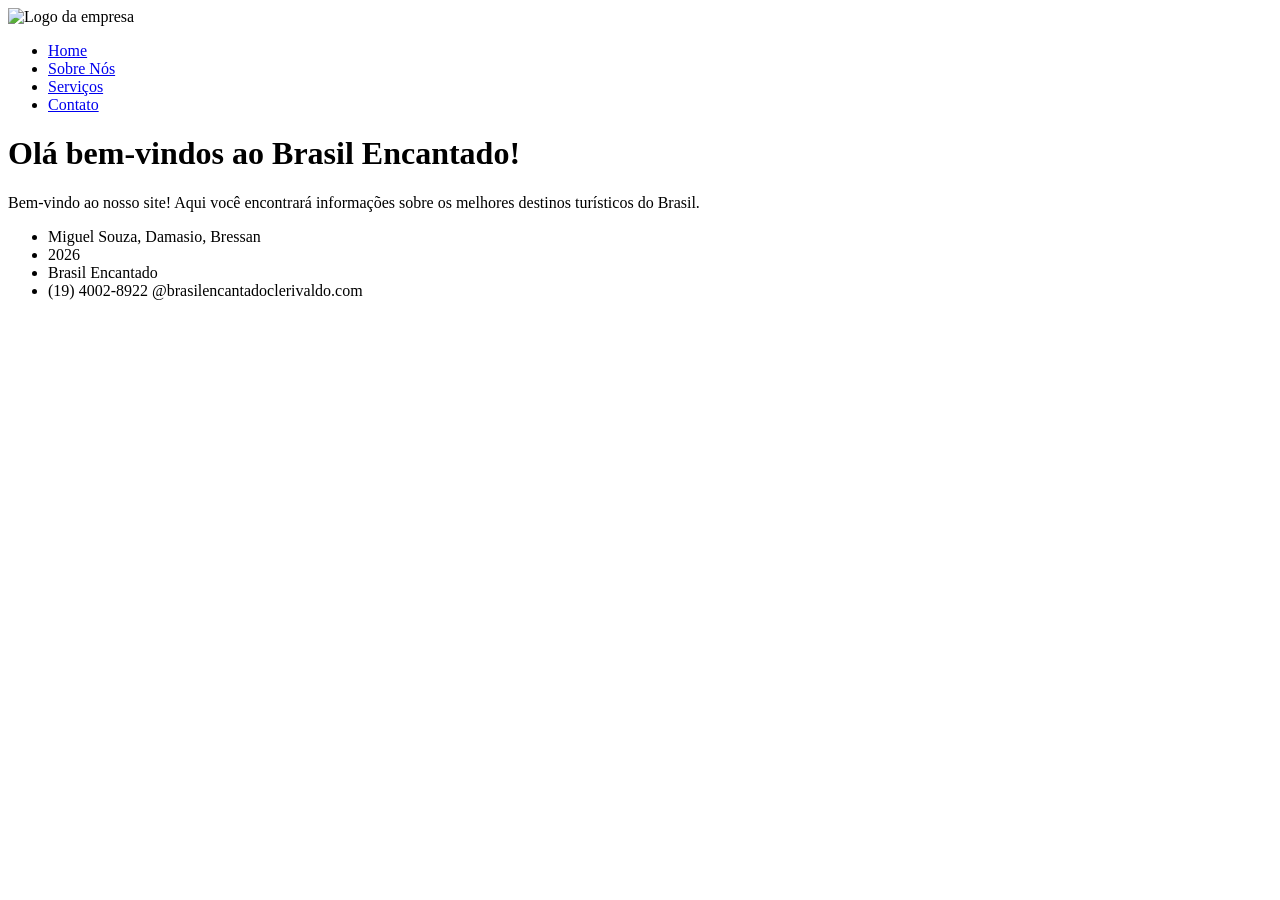
==== index.html @ 95002616 "Add files via upload" ====
<!DOCTYPE html>
<html lang="pt-br">
<head>
    <meta charset="UTF-8">
    <meta name="viewport" content="width=device-width, initial-scale=1.0">
    <title>Brasil Encantado</title>
    <link rel="stylesheet" href="css/index.css">

</head>
<body>
    <header>

        <div class="cabecalho">
            <img src="#" alt="Logo da empresa">
            <nav>
                <ul>
                    <li><a href="#">Home</a></li>
                    <li><a href="#">Sobre Nós</a></li>
                    <li><a href="#">Serviços</a></li>
                    <li><a href="#">Contato</a></li>
                </ul>
            </nav>
        </div>

    </header>




    <main>
        <section class="hero">
            

            
        </section>
        <h1>Olá bem-vindos ao Brasil Encantado!</h1>

        <p>Bem-vindo ao nosso site! Aqui você encontrará informações sobre os melhores destinos turísticos do Brasil.</p>
        


        
    </main>




    <footer>
         
                <ul>
                    <li>Miguel Souza, Damasio, Bressan</li>
                    <li>2026</li>
                    <li>Brasil Encantado</li>
                    <li> (19) 4002-8922 @brasilencantadoclerivaldo.com</li>
                </ul>
           

    </footer>
</body>
</html>
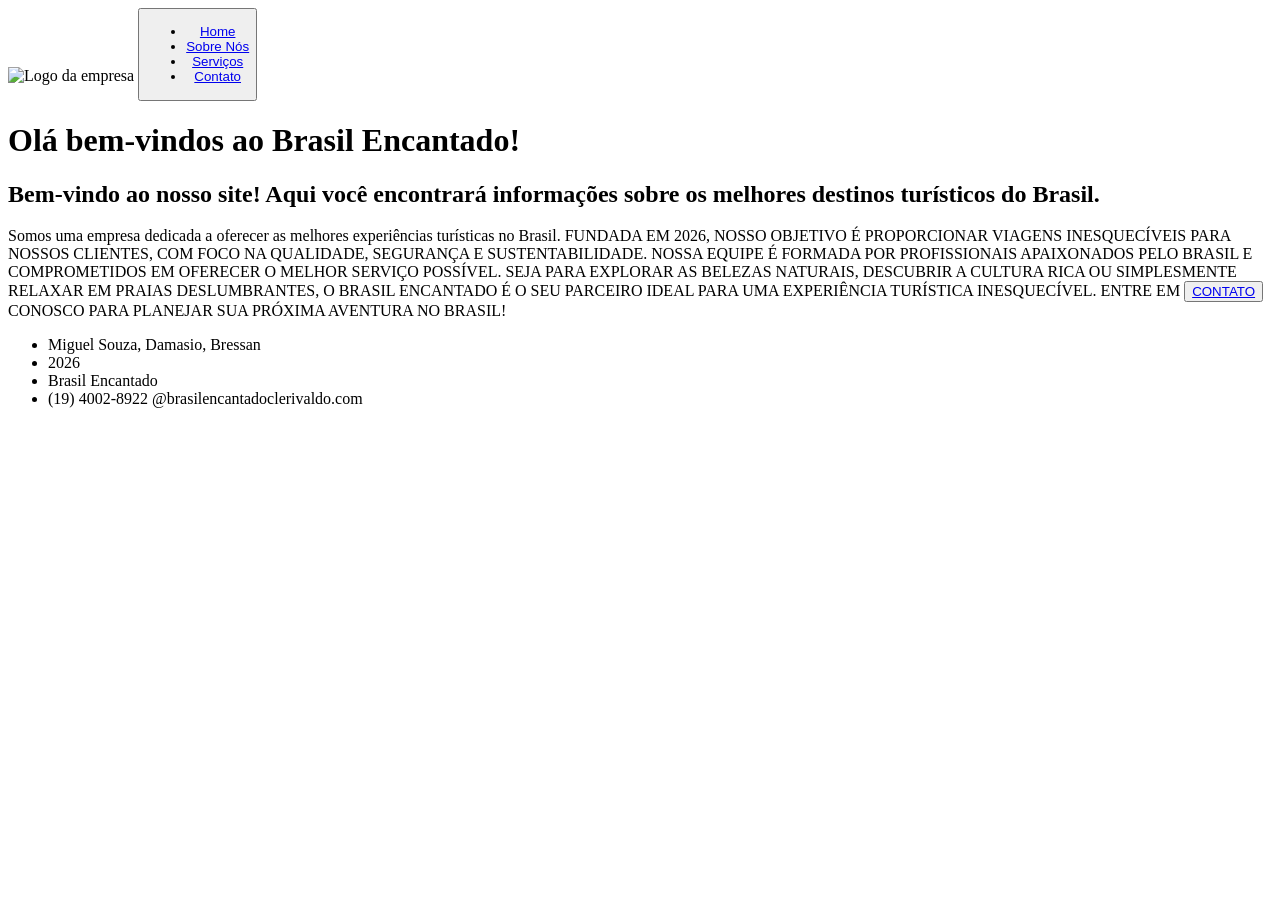
==== commit 69cc3771: "Add files via upload" ====
--- a/index.html
+++ b/index.html
@@ -12,14 +12,16 @@
 
         <div class="cabecalho">
             <img src="#" alt="Logo da empresa">
-            <nav>
-                <ul>
-                    <li><a href="#">Home</a></li>
-                    <li><a href="#">Sobre Nós</a></li>
-                    <li><a href="#">Serviços</a></li>
-                    <li><a href="#">Contato</a></li>
-                </ul>
-            </nav>
+            <button>
+                <nav>
+                    <ul>
+                        <li><a href="#">Home</a></li>
+                        <li><a href="#">Sobre Nós</a></li>
+                        <li><a href="#">Serviços</a></li>
+                        <li><a href="contato.html">Contato</a></li>
+                    </ul>
+                </nav>
+            </button>
         </div>
 
     </header>
@@ -35,7 +37,16 @@
         </section>
         <h1>Olá bem-vindos ao Brasil Encantado!</h1>
 
-        <p>Bem-vindo ao nosso site! Aqui você encontrará informações sobre os melhores destinos turísticos do Brasil.</p>
+        <h2>Bem-vindo ao nosso site! Aqui você encontrará informações sobre os melhores destinos turísticos do Brasil.</h2>
+            <p>             Somos uma empresa dedicada a oferecer as melhores experiências turísticas no Brasil.
+                            FUNDADA EM 2026, NOSSO OBJETIVO É PROPORCIONAR VIAGENS INESQUECÍVEIS PARA NOSSOS CLIENTES, 
+                             COM FOCO NA QUALIDADE, SEGURANÇA E SUSTENTABILIDADE. NOSSA EQUIPE É FORMADA POR PROFISSIONAIS 
+                            APAIXONADOS PELO BRASIL E COMPROMETIDOS EM OFERECER O MELHOR SERVIÇO POSSÍVEL. SEJA PARA EXPLORAR
+                             AS BELEZAS NATURAIS, DESCUBRIR A CULTURA RICA OU SIMPLESMENTE RELAXAR EM PRAIAS DESLUMBRANTES,
+                              O BRASIL ENCANTADO É O SEU PARCEIRO IDEAL PARA UMA EXPERIÊNCIA TURÍSTICA INESQUECÍVEL. 
+                              ENTRE EM <button><a href="contato.html">CONTATO</a></button> CONOSCO PARA PLANEJAR SUA PRÓXIMA
+                               AVENTURA NO BRASIL! 
+        </p>
         
 
 
@@ -51,7 +62,7 @@
                     <li>Miguel Souza, Damasio, Bressan</li>
                     <li>2026</li>
                     <li>Brasil Encantado</li>
-                    <li> (19) 4002-8922 @brasilencantadoclerivaldo.com</li>
+                    <li id="contato">(19) 4002-8922 @brasilencantadoclerivaldo.com</li>
                 </ul>
            
 
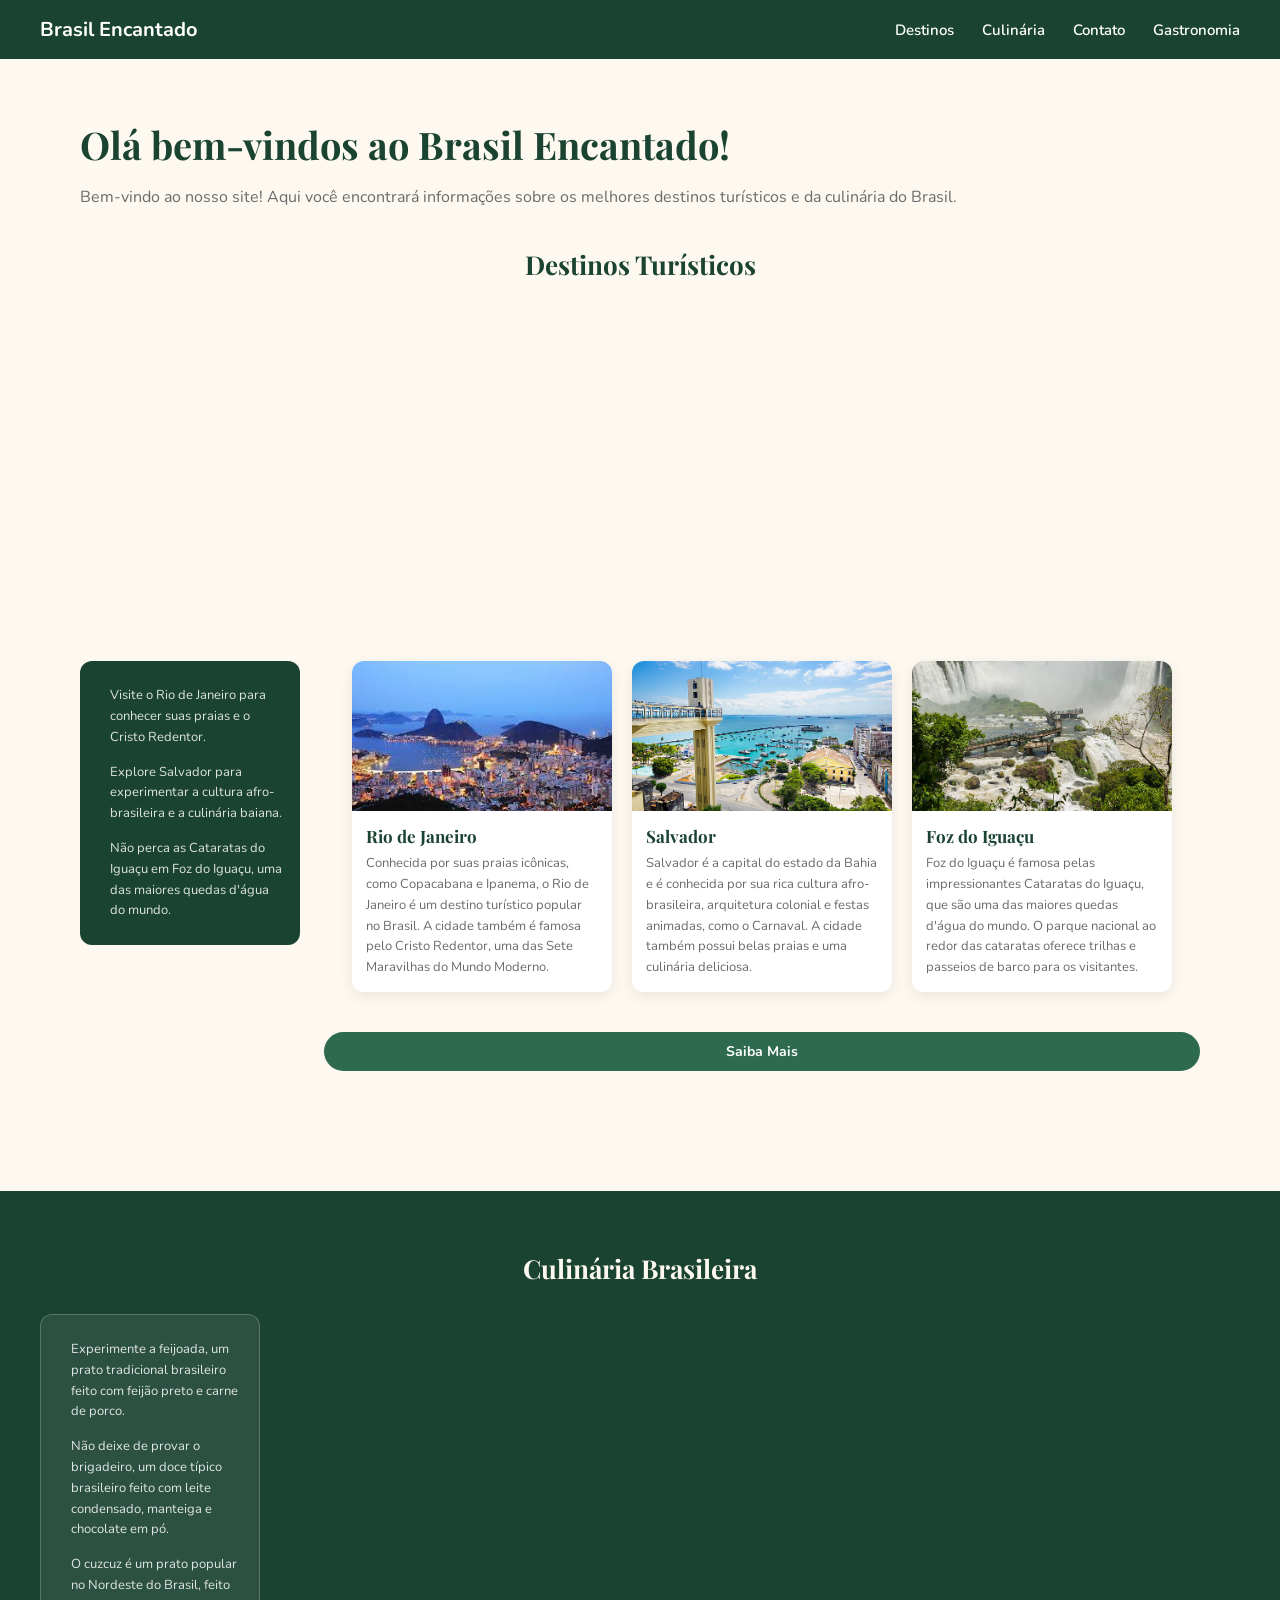
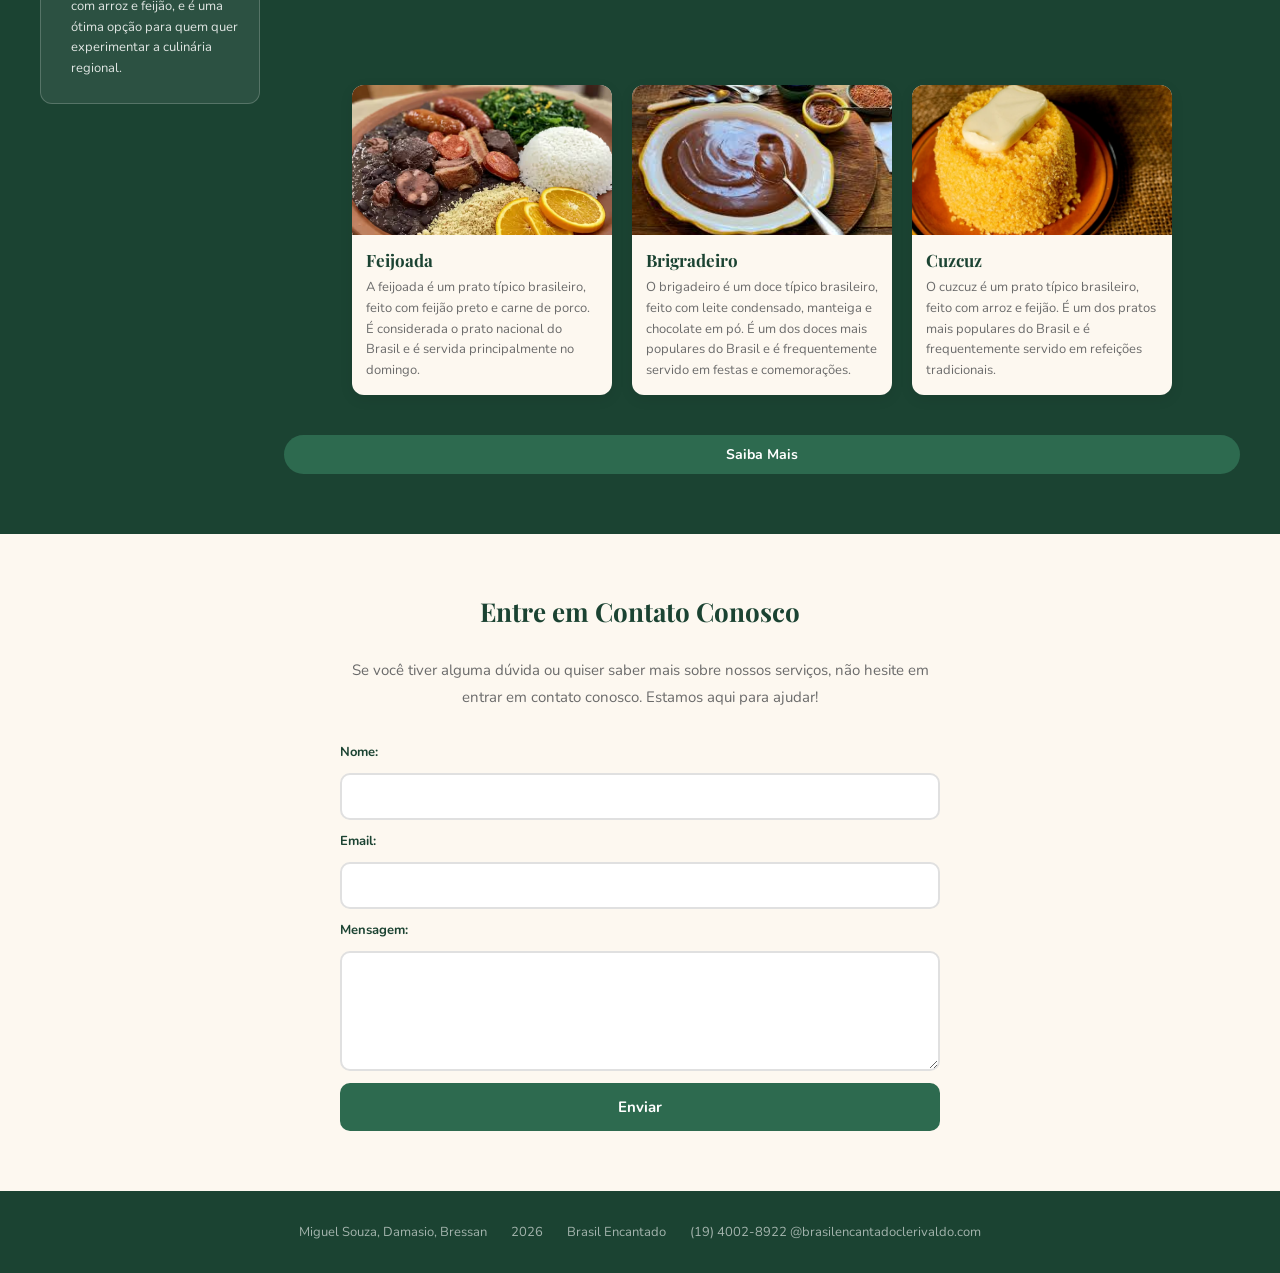
==== commit 3a05132f: "atualização do index" ====
--- a/index.html
+++ b/index.html
@@ -5,50 +5,137 @@
     <meta name="viewport" content="width=device-width, initial-scale=1.0">
     <title>Brasil Encantado</title>
     <link rel="stylesheet" href="css/index.css">
+    <link rel="shortcut icon" href="img/logo.png" type="image/x-icon">
+</head>
 
-</head>
 <body>
+
     <header>
-
+        
         <div class="cabecalho">
-            <img src="#" alt="Logo da empresa">
-            <button>
-                <nav>
-                    <ul>
-                        <li><a href="#">Home</a></li>
-                        <li><a href="#">Sobre Nós</a></li>
-                        <li><a href="#">Serviços</a></li>
-                        <li><a href="contato.html">Contato</a></li>
-                    </ul>
-                </nav>
-            </button>
+            <p>Brasil Encantado</p>
+            <nav>
+                <a href="destino.html">Destinos</a>
+                <a href="culinaria.html">Culinária</a>
+                <a href="contato.html">Contato</a>
+                <a href="gastronomia.html">Gastronomia</a>
+            </nav>
         </div>
 
     </header>
 
+    <main>
+
+        <section class="locais-turisticos">
+
+            <h1>Olá bem-vindos ao Brasil Encantado!</h1>
+
+            <p>Bem-vindo ao nosso site! Aqui você encontrará informações sobre os melhores destinos turísticos e  da culinária do Brasil.</p>
+
+            <h2>Destinos Turísticos</h2>
+
+            <iframe class="video" width="75%" height="315" src="https://www.youtube.com/embed/GGPgvq06y40?si=ekyuWw9zdqlYC5Uf" title="YouTube video player" frameborder="0" allow="accelerometer; autoplay; clipboard-write; encrypted-media; gyroscope; picture-in-picture; web-share" referrerpolicy="strict-origin-when-cross-origin" allowfullscreen></iframe>
+
+
+            <div class="layout-wrapper">
+    
+                <aside class="dicas">
+                    <ul>
+                        <li>Visite o Rio de Janeiro para conhecer suas praias e o Cristo Redentor.</li>
+                        <li>Explore Salvador para experimentar a cultura afro-brasileira e a culinária baiana.</li>
+                        <li>Não perca as Cataratas do Iguaçu em Foz do Iguaçu, uma das maiores quedas d'água do mundo.</li>
+                    </ul>
+                </aside>
+    
+                <div class="container">
+    
+                    <div class="card">
+                        <img src="img/rio_de_janeiro.png" alt="Rio de Janeiro">
+                        <h3>Rio de Janeiro</h3>
+                        <p>Conhecida por suas praias icônicas, como Copacabana e Ipanema, o Rio de Janeiro é um destino turístico popular no Brasil. A cidade também é famosa pelo Cristo Redentor, uma das Sete Maravilhas do Mundo Moderno.</p>
+                    </div>
+    
+                    <div class="card">
+                        <img src="img/salvador.png" alt="Salvador">
+                        <h3>Salvador</h3>
+                        <p>Salvador é a capital do estado da Bahia e é conhecida por sua rica cultura afro-brasileira, arquitetura colonial e festas animadas, como o Carnaval. A cidade também possui belas praias e uma culinária deliciosa.</p>
+                    </div>
+    
+                    <div class="card">
+                        <img src="img/foz_do_iguacu.png" alt="Foz do Iguaçu">
+                        <h3>Foz do Iguaçu</h3>
+                        <p>Foz do Iguaçu é famosa pelas impressionantes Cataratas do Iguaçu, que são uma das maiores quedas d'água do mundo. O parque nacional ao redor das cataratas oferece trilhas e passeios de barco para os visitantes.</p>
+                    </div>
+                    <input class="ver-mais" type="button" value="Saiba Mais">
+                    
+                </div>
+            </div>
+
+        </section>
 
 
 
-    <main>
-        <section class="hero">
+        <section class="culinaria">
+
+
+        <h2>Culinária Brasileira</h2>
+
+        <div class="layout-wrapper">
+    
+            <aside class="dicas">
+                <ul>
+                    <li>Experimente a feijoada, um prato tradicional brasileiro feito com feijão preto e carne de porco.</li>
+                    <li>Não deixe de provar o brigadeiro, um doce típico brasileiro feito com leite condensado, manteiga e chocolate em pó.</li>
+                    <li>O cuzcuz é um prato popular no Nordeste do Brasil, feito com arroz e feijão, e é uma ótima opção para quem quer experimentar a culinária regional.</li>
+                </ul>
+            </aside>
+    
+            <div class="container">
+    
+                <iframe class="video" width="560" height="315" src="https://www.youtube.com/embed/ivAxrb5_OY0?si=NFymsad828EhMrCr" title="YouTube video player" frameborder="0" allow="accelerometer; autoplay; clipboard-write; encrypted-media; gyroscope; picture-in-picture; web-share" referrerpolicy="strict-origin-when-cross-origin" allowfullscreen></iframe>
+    
+                <div class="card">
+                    <img src="img/feijoada.png" alt="Foto de Feijoada">
+                    <h3>Feijoada</h3>
+                    <p>A feijoada é um prato típico brasileiro, feito com feijão preto e carne de porco. É considerada o prato nacional do Brasil e é servida principalmente no domingo.</p>
+                </div>
+    
+                <div class="card">
+                    <img src="img/brigadeiro.png" alt="Brigradeiro">
+                    <h3>Brigradeiro</h3>
+                    <p>O brigadeiro é um doce típico brasileiro, feito com leite condensado, manteiga e chocolate em pó. É um dos doces mais populares do Brasil e é frequentemente servido em festas e comemorações.</p>
+                </div>
+    
+                <div class="card">
+                    <img src="img/cuzcuz.png" alt="Cuzcuz">
+                    <h3>Cuzcuz</h3>
+                    <p>O cuzcuz é um prato típico brasileiro, feito com arroz e feijão. É um dos pratos mais populares do Brasil e é frequentemente servido em refeições tradicionais.</p>
+                </div>
+                <input class="ver-mais" type="button" value="Saiba Mais">
+            </div>
+        </div>
+
+        </section>
+
+        <section class="contato">
+            <h2>Entre em Contato Conosco</h2>
+            <p>Se você tiver alguma dúvida ou quiser saber mais sobre nossos serviços, não hesite em entrar em contato conosco. Estamos aqui para ajudar!</p>
+
+            <form action="#" method="post">
+                <label>Nome:</label>
+                <input type="text" id="name" name="name" required>
+
+                <label>Email:</label>
+                <input type="email" id="email" name="email" required>
+
+                <label>Mensagem:</label>
+                <textarea id="message" name="message" required></textarea>
+
+                <input type="submit" value="Enviar">
+            </form>
+        </section>
+        
             
-
-            
-        </section>
-        <h1>Olá bem-vindos ao Brasil Encantado!</h1>
-
-        <h2>Bem-vindo ao nosso site! Aqui você encontrará informações sobre os melhores destinos turísticos do Brasil.</h2>
-            <p>             Somos uma empresa dedicada a oferecer as melhores experiências turísticas no Brasil.
-                            FUNDADA EM 2026, NOSSO OBJETIVO É PROPORCIONAR VIAGENS INESQUECÍVEIS PARA NOSSOS CLIENTES, 
-                             COM FOCO NA QUALIDADE, SEGURANÇA E SUSTENTABILIDADE. NOSSA EQUIPE É FORMADA POR PROFISSIONAIS 
-                            APAIXONADOS PELO BRASIL E COMPROMETIDOS EM OFERECER O MELHOR SERVIÇO POSSÍVEL. SEJA PARA EXPLORAR
-                             AS BELEZAS NATURAIS, DESCUBRIR A CULTURA RICA OU SIMPLESMENTE RELAXAR EM PRAIAS DESLUMBRANTES,
-                              O BRASIL ENCANTADO É O SEU PARCEIRO IDEAL PARA UMA EXPERIÊNCIA TURÍSTICA INESQUECÍVEL. 
-                              ENTRE EM <button><a href="contato.html">CONTATO</a></button> CONOSCO PARA PLANEJAR SUA PRÓXIMA
-                               AVENTURA NO BRASIL! 
-        </p>
-        
-
 
         
     </main>
@@ -62,7 +149,7 @@
                     <li>Miguel Souza, Damasio, Bressan</li>
                     <li>2026</li>
                     <li>Brasil Encantado</li>
-                    <li id="contato">(19) 4002-8922 @brasilencantadoclerivaldo.com</li>
+                    <li> (19) 4002-8922 @brasilencantadoclerivaldo.com</li>
                 </ul>
            
 
--- a/css/index.css
+++ b/css/index.css
@@ -0,0 +1,288 @@
+@import url('https://fonts.googleapis.com/css2?family=Playfair+Display:wght@400;700&family=Nunito:wght@400;600&display=swap');
+ 
+* { margin: 0; padding: 0; box-sizing: border-box; }
+ 
+body {
+    font-family: 'Nunito', sans-serif;
+    background-color: #fdf8f0;
+    color: #2c2c2c;
+}
+ 
+header {
+    background-color: #1b4332;
+    padding: 16px 40px;
+}
+ 
+.cabecalho {
+    display: flex;
+    justify-content: space-between;
+    align-items: center;
+    max-width: 1200px;
+    margin: 0 auto;
+}
+ 
+.cabecalho p {
+    color: #ffffff;
+    font-size: 20px;
+    font-weight: 700;
+}
+ 
+nav { display: flex; gap: 28px; }
+ 
+nav a {
+    color: #ffffff;
+    text-decoration: none;
+    font-size: 15px;
+    font-weight: 600;
+    transition: color 0.3s;
+}
+ 
+nav a:hover { color: #f4a261; }
+ 
+.locais-turisticos {
+    padding: 60px 40px;
+    max-width: 1200px;
+    margin: 0 auto;
+}
+ 
+.locais-turisticos h1 {
+    font-family: 'Playfair Display', serif;
+    font-size: 38px;
+    color: #1b4332;
+    margin-bottom: 14px;
+}
+ 
+.locais-turisticos > p {
+    font-size: 16px;
+    color: #6b6b6b;
+    margin-bottom: 36px;
+    line-height: 1.7;
+}
+ 
+h2 {
+    font-family: 'Playfair Display', serif;
+    font-size: 26px;
+    color: #1b4332;
+    text-align: center;
+    margin-bottom: 28px;
+}
+ 
+.video {
+    display: block;
+    margin: 0 auto 36px;
+    border-radius: 12px;
+    max-width: 100%;
+}
+ 
+.layout-wrapper {
+    display: flex;
+    gap: 24px;
+    align-items: flex-start;
+}
+ 
+.dicas {
+    width: 220px;
+    flex-shrink: 0;
+    background: #1b4332;
+    border-radius: 12px;
+    padding: 24px 18px;
+    position: sticky;
+    top: 20px;
+}
+ 
+.dicas ul {
+    list-style: none;
+    display: flex;
+    flex-direction: column;
+    gap: 14px;
+}
+ 
+.dicas ul li {
+    font-size: 13px;
+    line-height: 1.6;
+    color: rgba(255,255,255,0.85);
+    padding-left: 12px;
+    ;
+}
+ 
+.container {
+    display: flex;
+    flex-wrap: wrap;
+    gap: 20px;
+    justify-content: center;
+    flex: 1;
+}
+ 
+.container > iframe{
+    flex-basis: 100%;    
+    max-width: 100%;
+}
+
+.card {
+    flex: 1 1 200px;
+    max-width: 260px;
+    background: #ffffff;
+    border-radius: 12px;
+    overflow: hidden;
+    box-shadow: 0 4px 14px rgba(0,0,0,0.08);
+    display: flex;
+    flex-direction: column;
+    transition: transform 0.3s ease;
+}
+ 
+.card:hover { transform: translateY(-6px); }
+ 
+.card img {
+    width: 100%;
+    height: 150px;
+    object-fit: cover;
+}
+ 
+.card h3 {
+    font-family: 'Playfair Display', serif;
+    font-size: 17px;
+    color: #1b4332;
+    padding: 14px 14px 6px;
+}
+ 
+.card p {
+    font-size: 13px;
+    line-height: 1.6;
+    color: #6b6b6b;
+    padding: 0 14px 14px;
+}
+
+.ver-mais {
+    display: block;
+    width: fit-content;       
+    margin: 20px auto 0;      
+    padding: 10px 32px;
+    background: #2d6a4f;
+    color: #ffffff;
+    border: none;
+    border-radius: 999px;
+    font-size: 14px;
+    font-family: 'Nunito', sans-serif;
+    font-weight: 700;
+    cursor: pointer;
+    flex-basis: 100%;  
+}
+
+.ver-mais:hover { background: #1b4332; }
+
+.culinaria {
+    background-color: #1b4332;
+    padding: 60px 40px;
+    margin-top: 60px;
+}
+ 
+.culinaria h2 { color: #fdf8f0; }
+ 
+.culinaria .layout-wrapper {
+    max-width: 1200px;
+    margin: 0 auto;
+}
+ 
+.culinaria .dicas {
+    background: rgba(255,255,255,0.08);
+    border: 1px solid rgba(255,255,255,0.2);
+}
+ 
+.culinaria .card { background: #fdf8f0; }
+ 
+.contato {
+    padding: 60px 40px;
+    max-width: 680px;
+    margin: 0 auto;
+    text-align: center;
+}
+ 
+.contato > p {
+    color: #6b6b6b;
+    font-size: 15px;
+    margin-bottom: 32px;
+    line-height: 1.8;
+}
+ 
+form {
+    display: flex;
+    flex-direction: column;
+    gap: 12px;
+    text-align: left;
+}
+ 
+label {
+    font-size: 13px;
+    font-weight: 700;
+    color: #1b4332;
+}
+ 
+input[type="text"],
+input[type="email"],
+textarea {
+    width: 100%;
+    padding: 12px 14px;
+    border: 2px solid #e0e0e0;
+    border-radius: 10px;
+    font-family: 'Nunito', sans-serif;
+    font-size: 14px;
+    outline: none;
+    transition: border-color 0.3s;
+}
+ 
+input[type="text"]:focus,
+input[type="email"]:focus,
+textarea:focus { border-color: #52b788; }
+ 
+textarea { height: 120px; resize: vertical; }
+ 
+input[type="submit"] {
+    padding: 14px;
+    background: #2d6a4f;
+    color: #ffffff;
+    border: none;
+    border-radius: 10px;
+    font-size: 15px;
+    font-family: 'Nunito', sans-serif;
+    font-weight: 700;
+    cursor: pointer;
+    transition: 0.3s;
+}
+ 
+input[type="submit"]:hover { background: #1b4332; }
+ 
+footer {
+    background: #1b4332;
+    padding: 32px 40px;
+    text-align: center;
+}
+ 
+footer ul {
+    list-style: none;
+    display: flex;
+    flex-wrap: wrap;
+    justify-content: center;
+    gap: 8px 24px;
+}
+ 
+footer ul li {
+    color: rgba(255,255,255,0.6);
+    font-size: 13px;
+}
+ 
+@media (max-width: 768px) {
+    .layout-wrapper { 
+    flex-direction: column;
+    }
+    .dicas {
+    width: 100%; 
+    position: static; 
+    }
+    .cabecalho {
+    flex-direction: column;
+    gap: 16px; 
+    }
+    .locais-turisticos, .culinaria, .contato {
+    padding: 40px 20px; 
+    }
+}
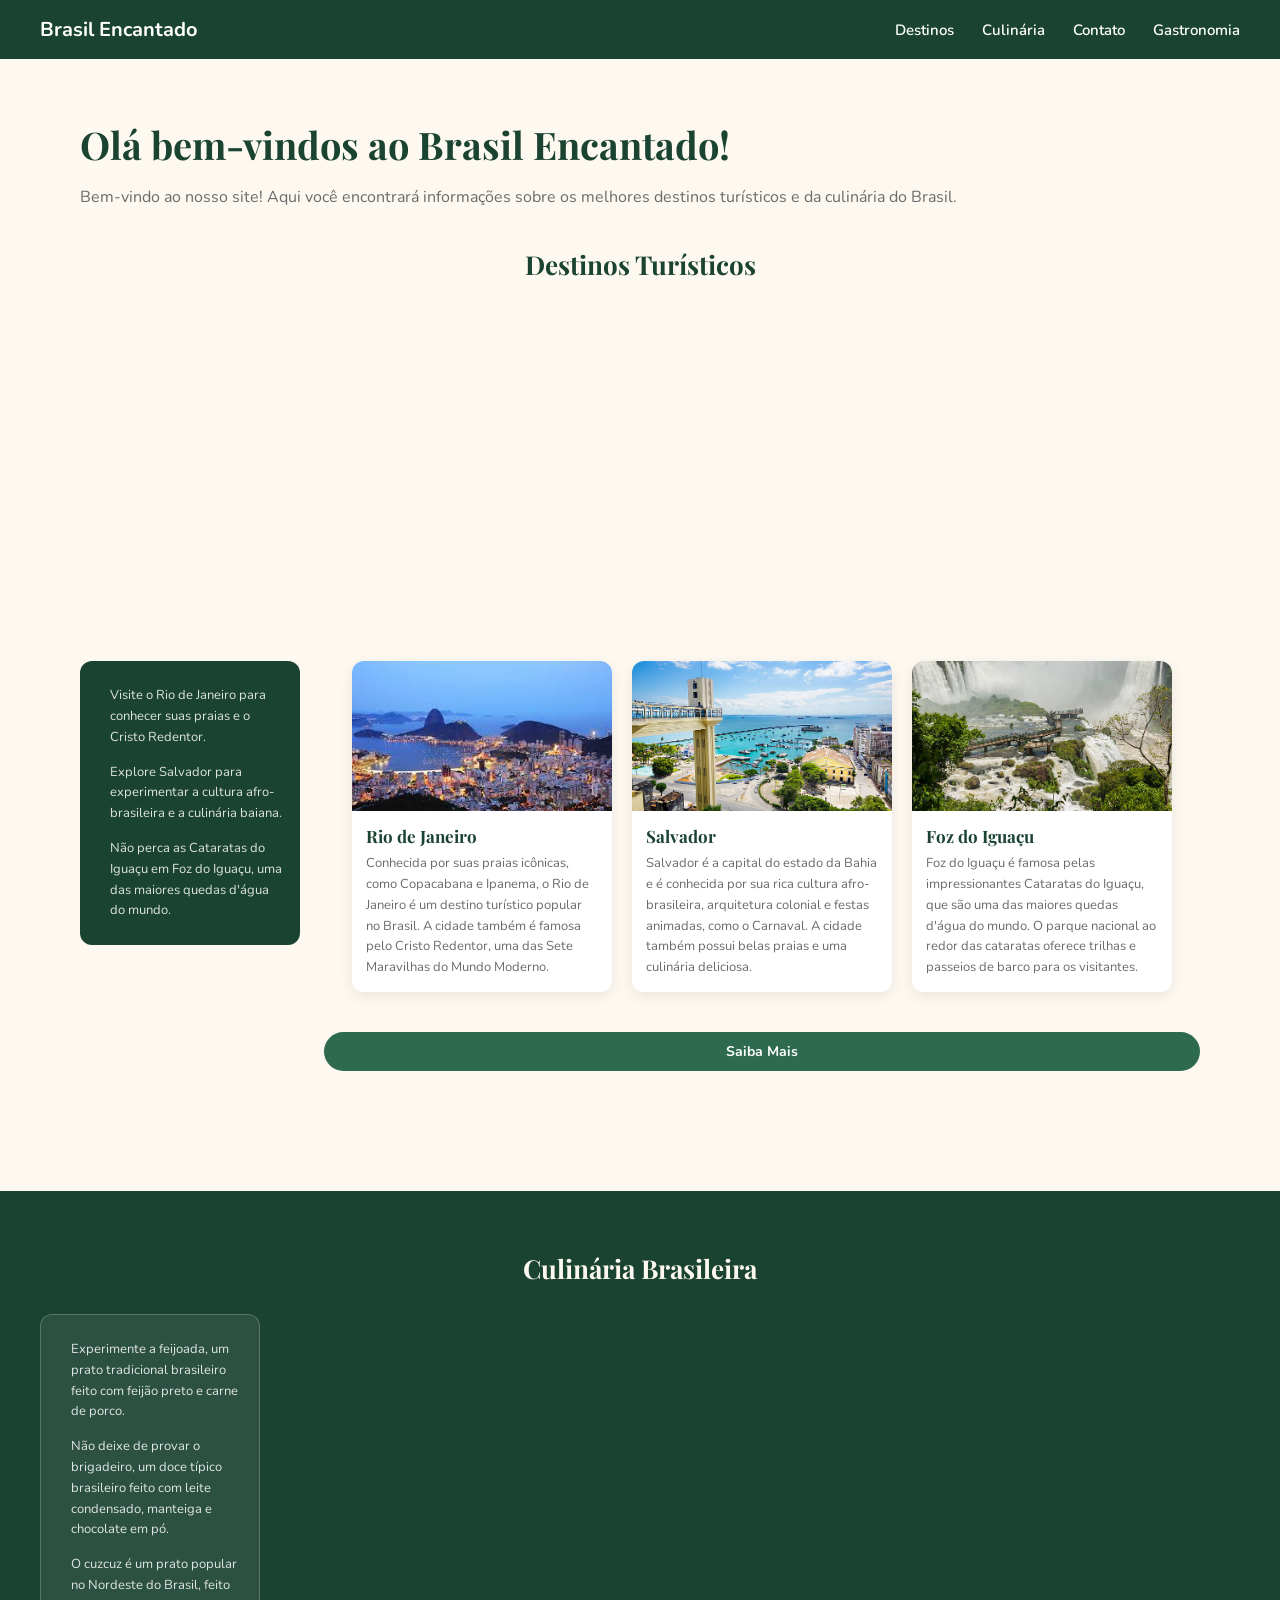
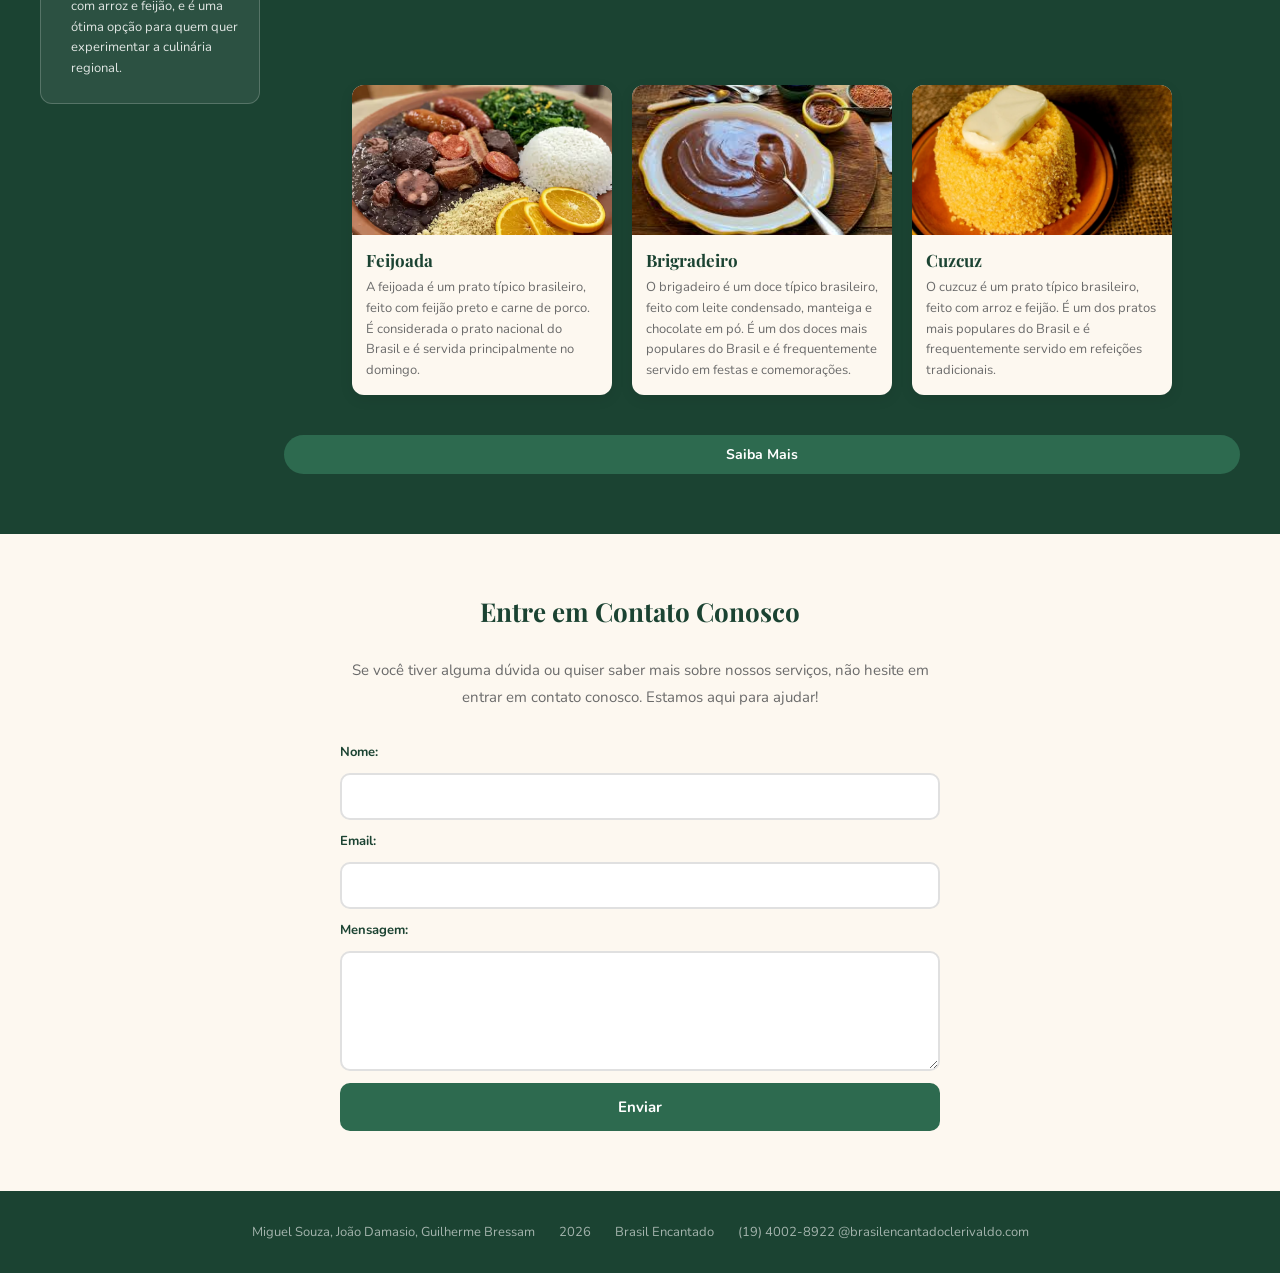
==== commit c2c6d590: "atualização index.html" ====
--- a/index.html
+++ b/index.html
@@ -135,8 +135,6 @@
             </form>
         </section>
         
-            
-
         
     </main>
 
@@ -146,13 +144,12 @@
     <footer>
          
                 <ul>
-                    <li>Miguel Souza, Damasio, Bressan</li>
+                    <li>Miguel Souza, João Damasio, Guilherme Bressam</li>
                     <li>2026</li>
                     <li>Brasil Encantado</li>
-                    <li> (19) 4002-8922 @brasilencantadoclerivaldo.com</li>
+                    <li id="contato">(19) 4002-8922 @brasilencantadoclerivaldo.com</li>
                 </ul>
            
-
     </footer>
 </body>
 </html>
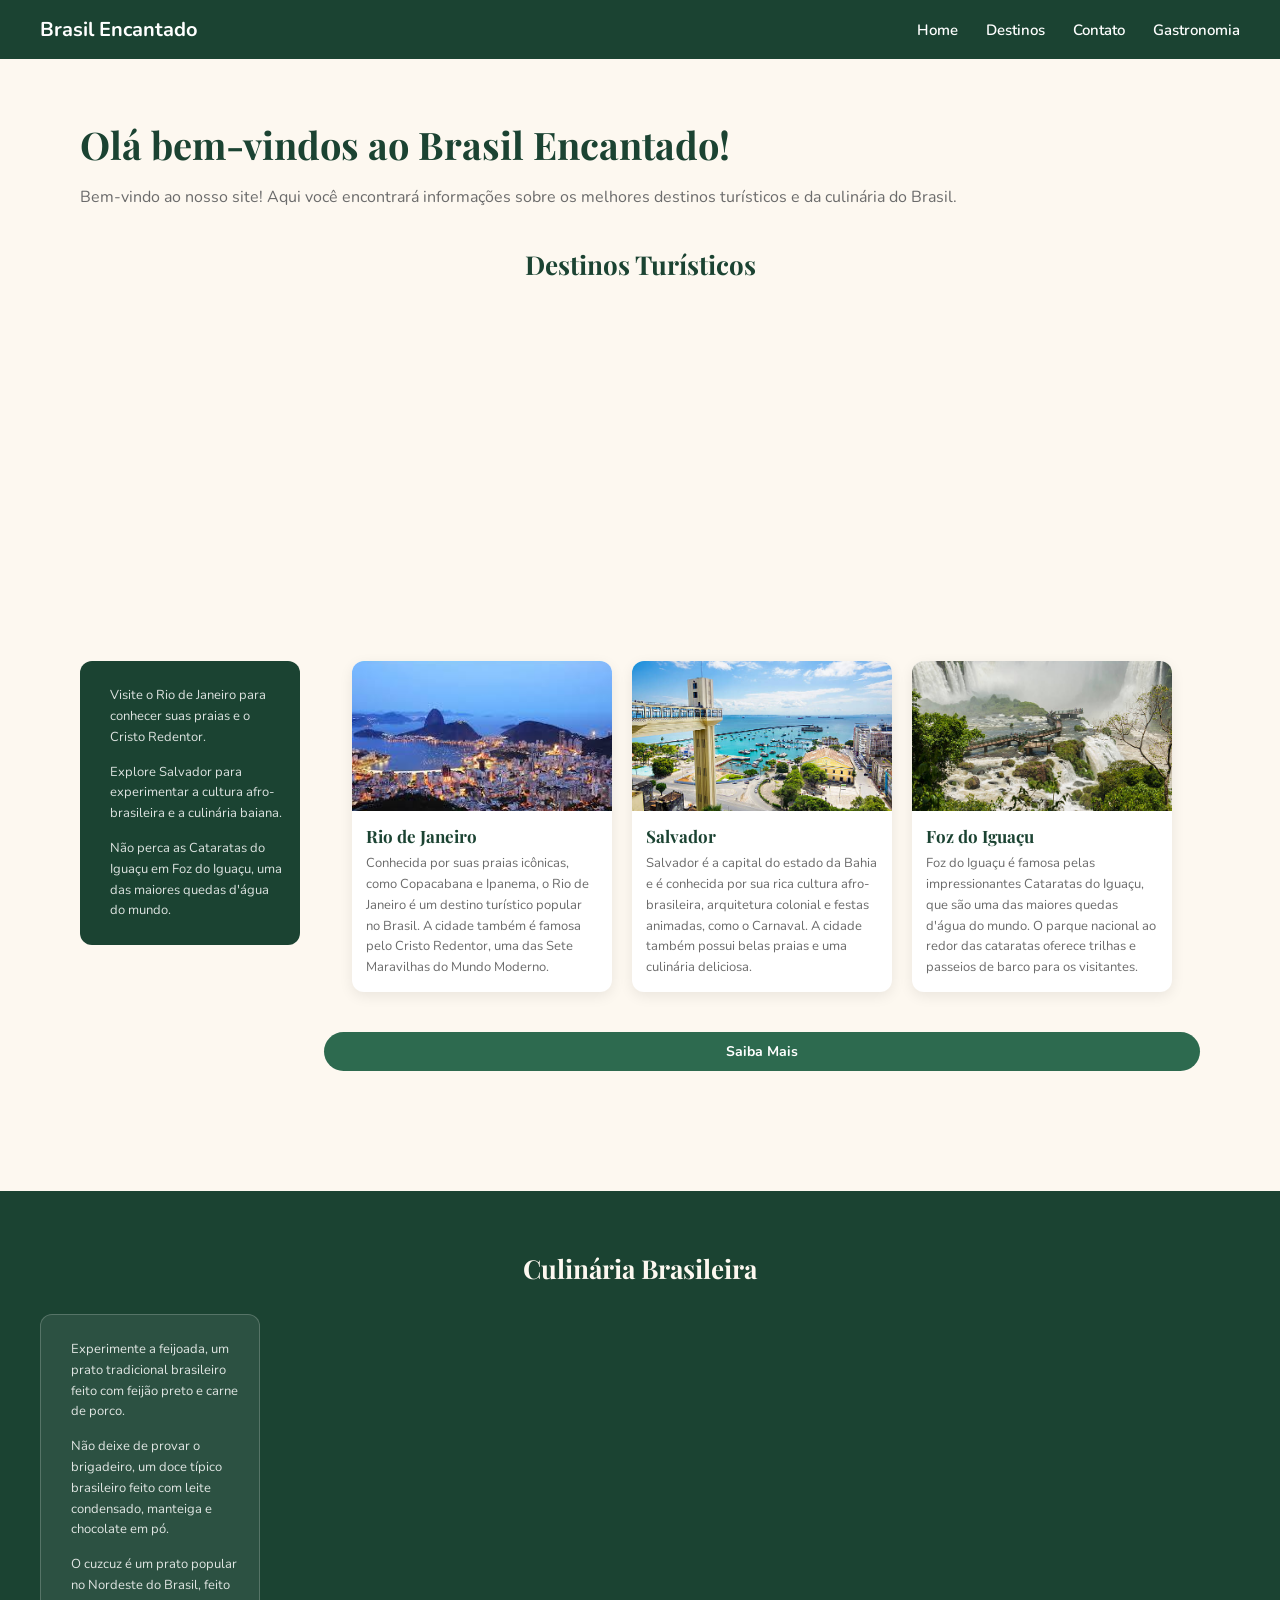
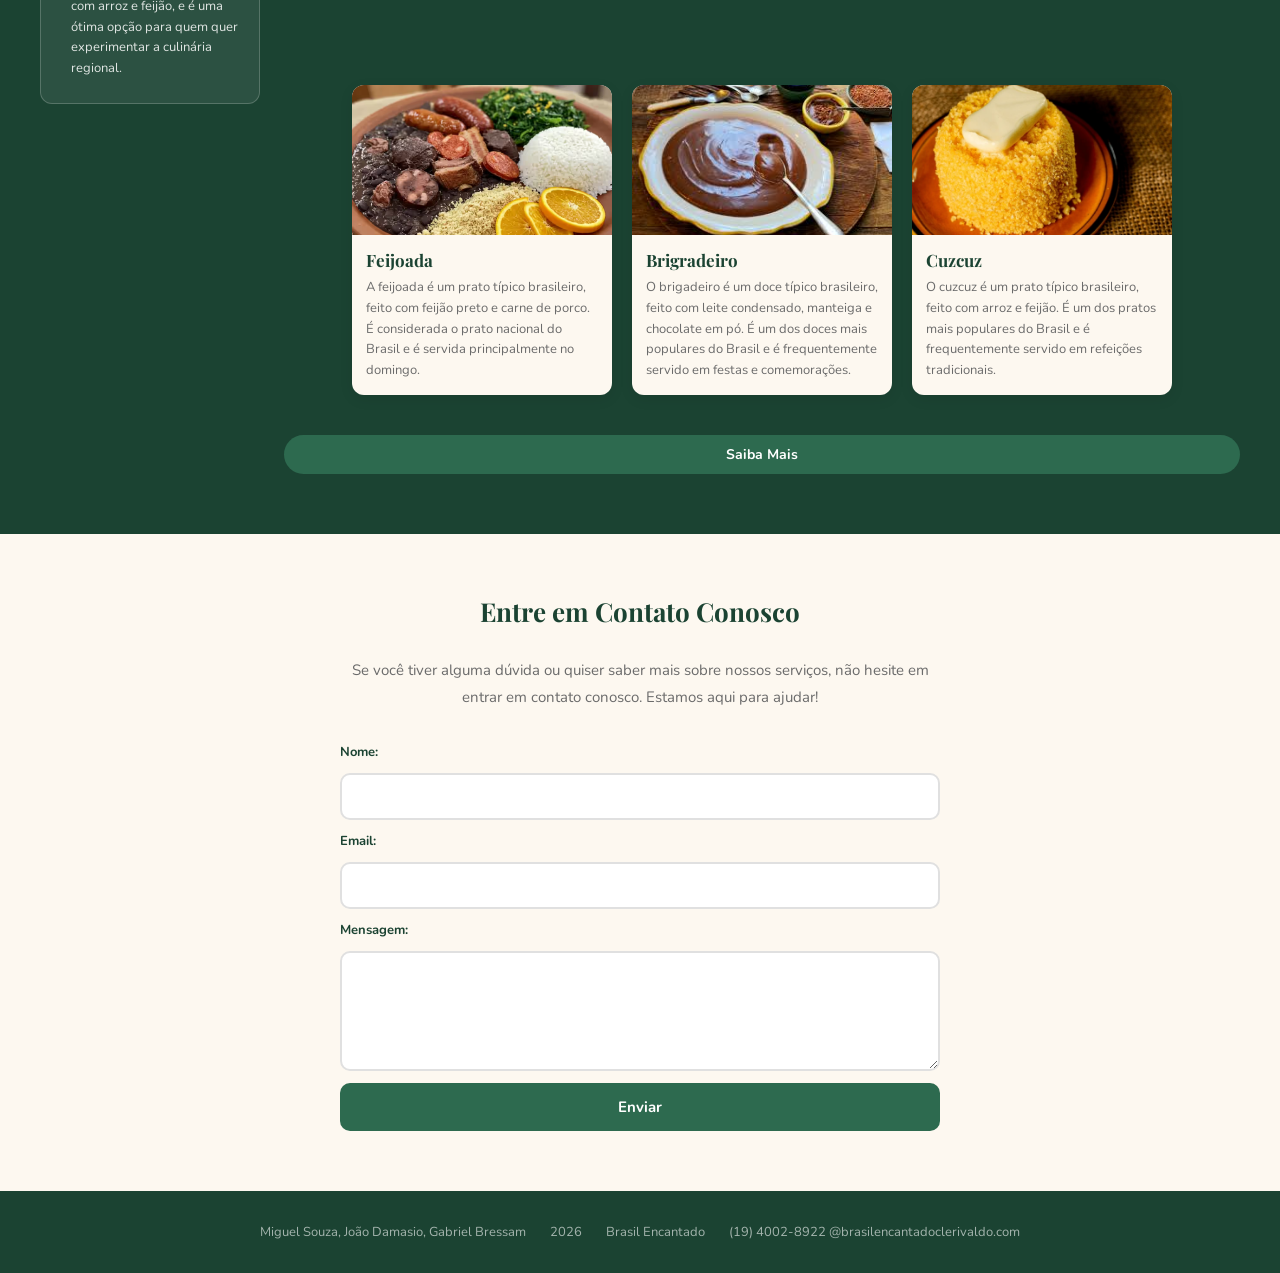
==== commit 49dfb819: "atualização contato e NAV" ====
--- a/index.html
+++ b/index.html
@@ -15,10 +15,10 @@
         <div class="cabecalho">
             <p>Brasil Encantado</p>
             <nav>
-                <a href="destino.html">Destinos</a>
-                <a href="culinaria.html">Culinária</a>
-                <a href="contato.html">Contato</a>
-                <a href="gastronomia.html">Gastronomia</a>
+                <a href="index.html" target="_blank">Home</a>
+                <a href="destino.html" target="_blank">Destinos</a>
+                <a href="contato.html" target="_blank">Contato</a>
+                <a href="gastronomia.html" target="_blank">Gastronomia</a>
             </nav>
         </div>
 
@@ -135,6 +135,8 @@
             </form>
         </section>
         
+            
+
         
     </main>
 
@@ -144,12 +146,13 @@
     <footer>
          
                 <ul>
-                    <li>Miguel Souza, João Damasio, Guilherme Bressam</li>
+                    <li>Miguel Souza, João Damasio, Gabriel Bressam</li>
                     <li>2026</li>
                     <li>Brasil Encantado</li>
                     <li id="contato">(19) 4002-8922 @brasilencantadoclerivaldo.com</li>
                 </ul>
            
+
     </footer>
 </body>
 </html>
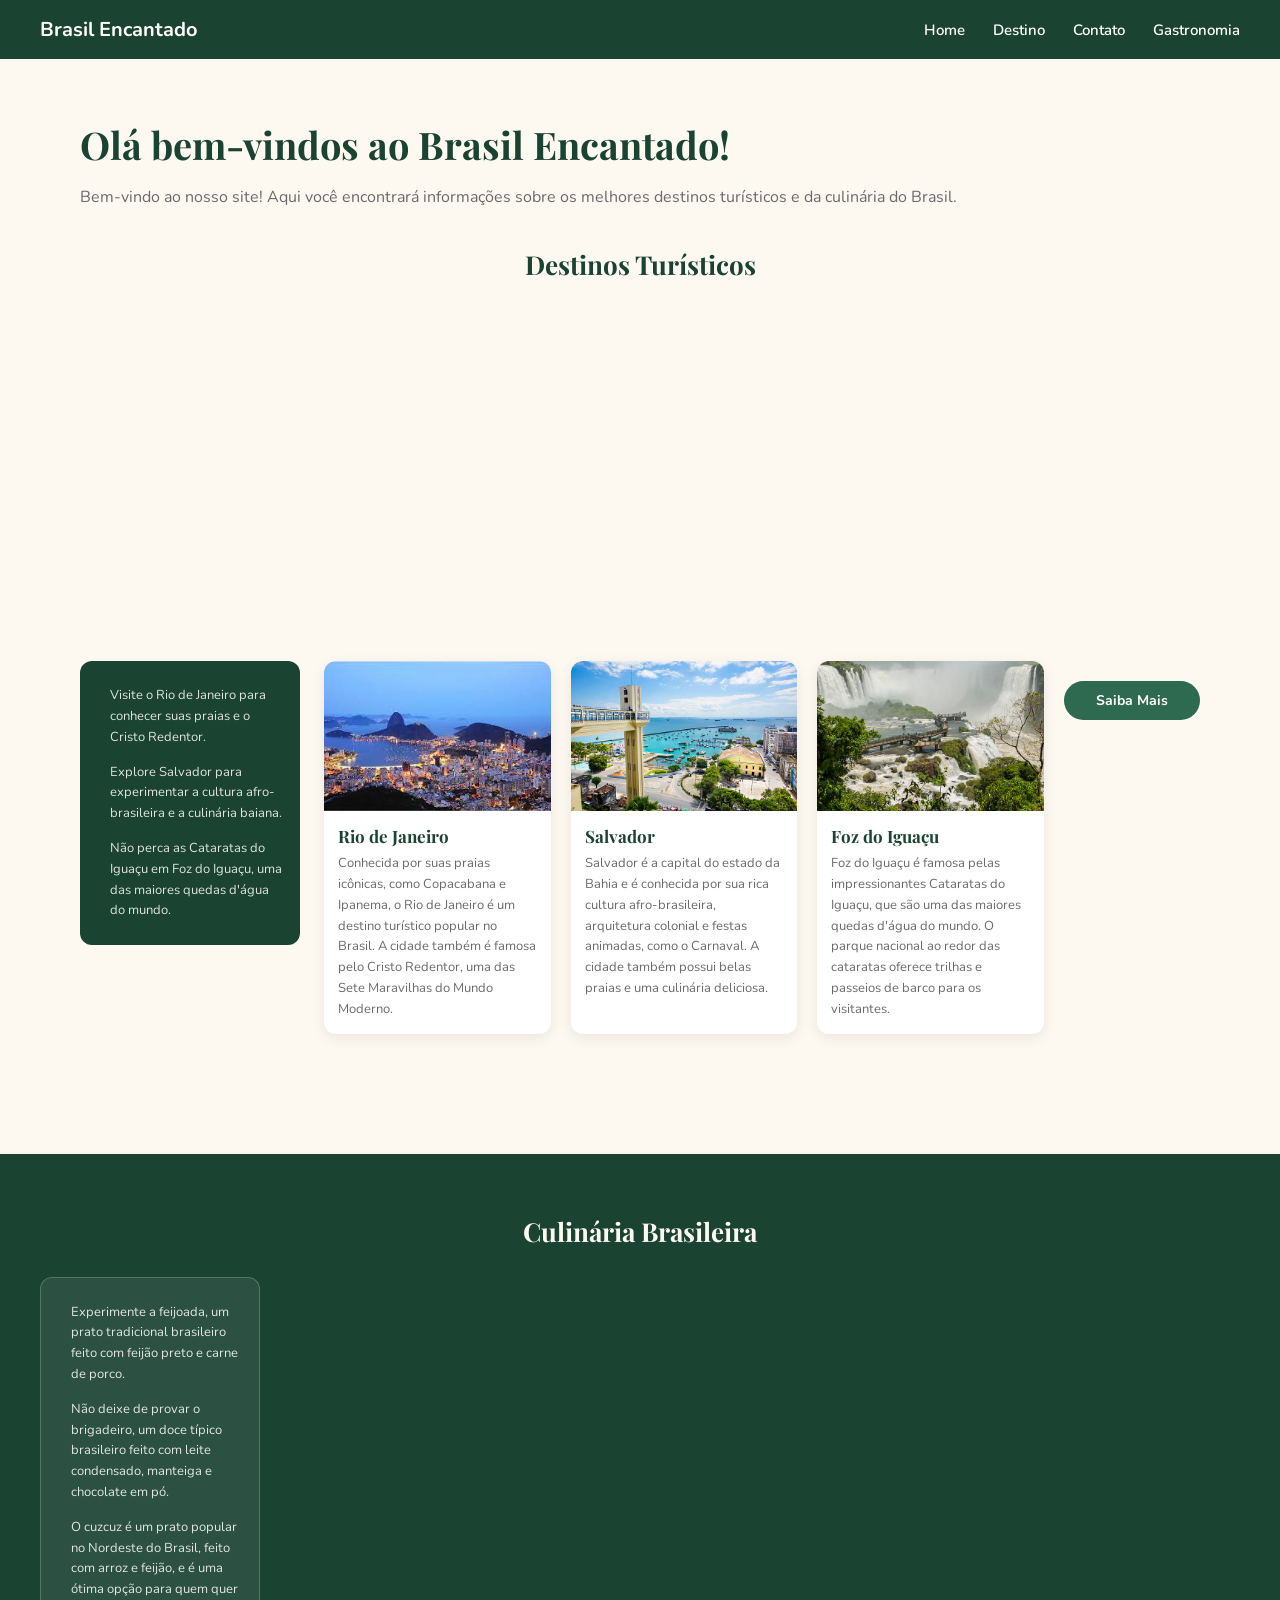
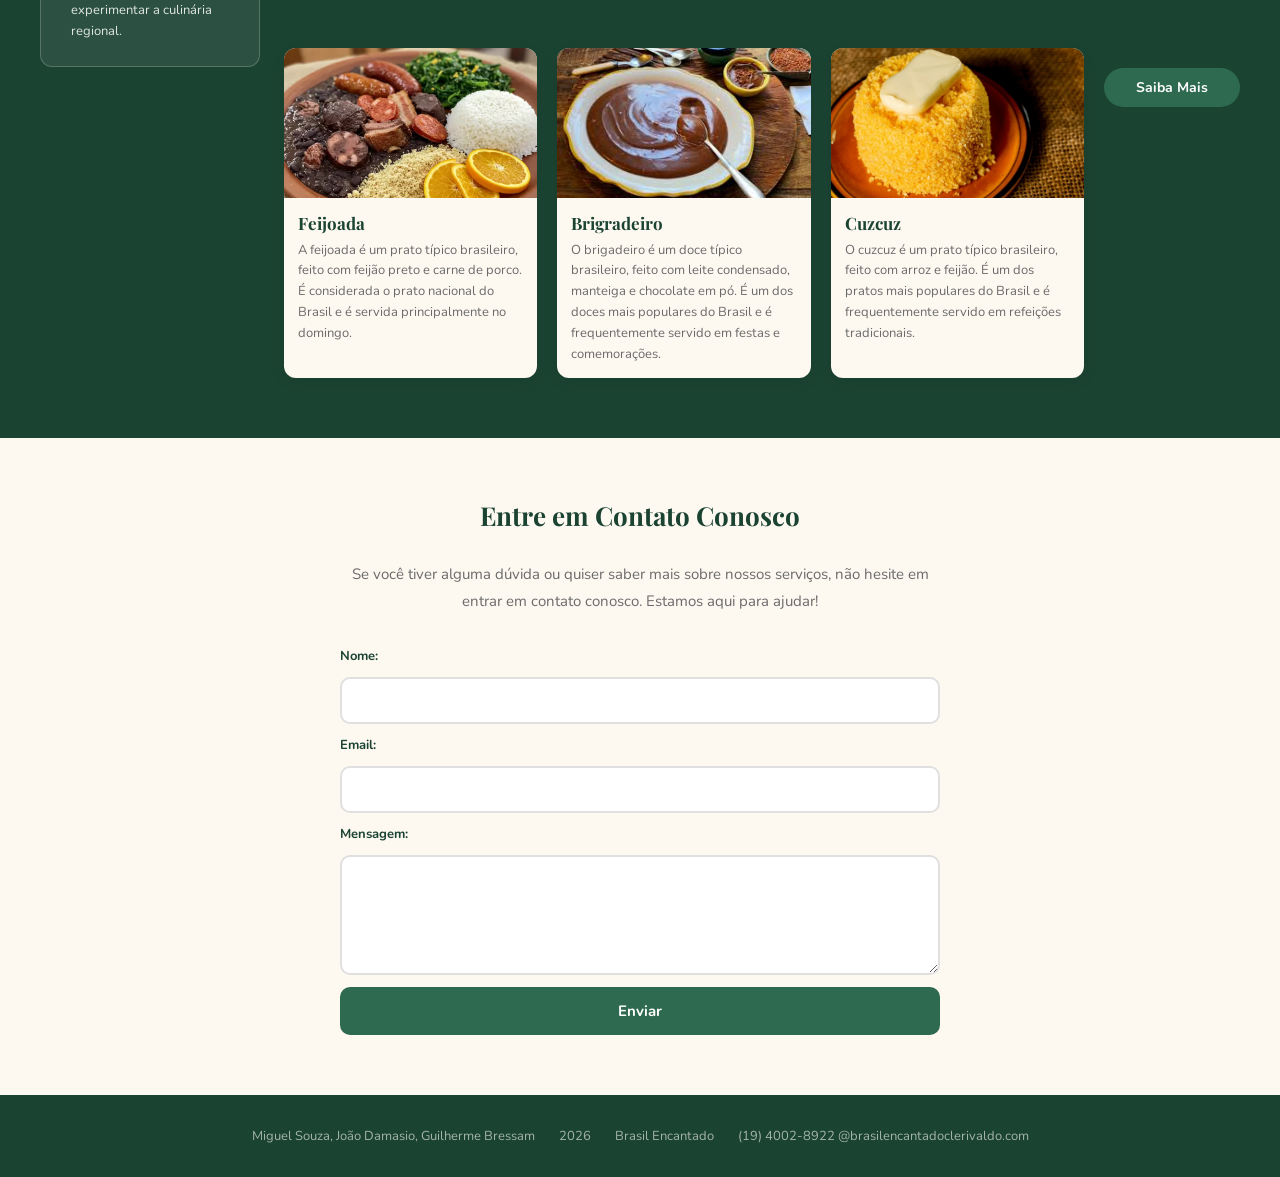
==== commit ec709eac: "AJUSTANDO ERROS" ====
--- a/index.html
+++ b/index.html
@@ -15,10 +15,10 @@
         <div class="cabecalho">
             <p>Brasil Encantado</p>
             <nav>
-                <a href="index.html" target="_blank">Home</a>
-                <a href="destino.html" target="_blank">Destinos</a>
-                <a href="contato.html" target="_blank">Contato</a>
-                <a href="gastronomia.html" target="_blank">Gastronomia</a>
+                <a href="index.html">Home</a>
+                <a href="destino.html">Destino</a>
+                <a href="contato.html">Contato</a>
+                <a href="gastronomia.html">Gastronomia</a>
             </nav>
         </div>
 
@@ -66,7 +66,7 @@
                         <h3>Foz do Iguaçu</h3>
                         <p>Foz do Iguaçu é famosa pelas impressionantes Cataratas do Iguaçu, que são uma das maiores quedas d'água do mundo. O parque nacional ao redor das cataratas oferece trilhas e passeios de barco para os visitantes.</p>
                     </div>
-                    <input class="ver-mais" type="button" value="Saiba Mais">
+                    <a id="saiba_mais" href="destino.html"><input class="ver-mais" type="button" value="Saiba Mais"></a>
                     
                 </div>
             </div>
@@ -111,7 +111,7 @@
                     <h3>Cuzcuz</h3>
                     <p>O cuzcuz é um prato típico brasileiro, feito com arroz e feijão. É um dos pratos mais populares do Brasil e é frequentemente servido em refeições tradicionais.</p>
                 </div>
-                <input class="ver-mais" type="button" value="Saiba Mais">
+                <a id="saiba_mais" href="gastronomia.html"><input class="ver-mais" type="button" value="Saiba Mais"></a>
             </div>
         </div>
 
@@ -135,8 +135,6 @@
             </form>
         </section>
         
-            
-
         
     </main>
 
@@ -146,13 +144,12 @@
     <footer>
          
                 <ul>
-                    <li>Miguel Souza, João Damasio, Gabriel Bressam</li>
+                    <li>Miguel Souza, João Damasio, Guilherme Bressam</li>
                     <li>2026</li>
                     <li>Brasil Encantado</li>
                     <li id="contato">(19) 4002-8922 @brasilencantadoclerivaldo.com</li>
                 </ul>
            
-
     </footer>
 </body>
 </html>
--- a/css/index.css
+++ b/css/index.css
@@ -170,6 +170,12 @@
 
 .ver-mais:hover { background: #1b4332; }
 
+#saiba_mais{
+    font-family: 'nunito', sans-serif;
+    font-size: 14px;
+    text-decoration: none;
+}
+
 .culinaria {
     background-color: #1b4332;
     padding: 60px 40px;
